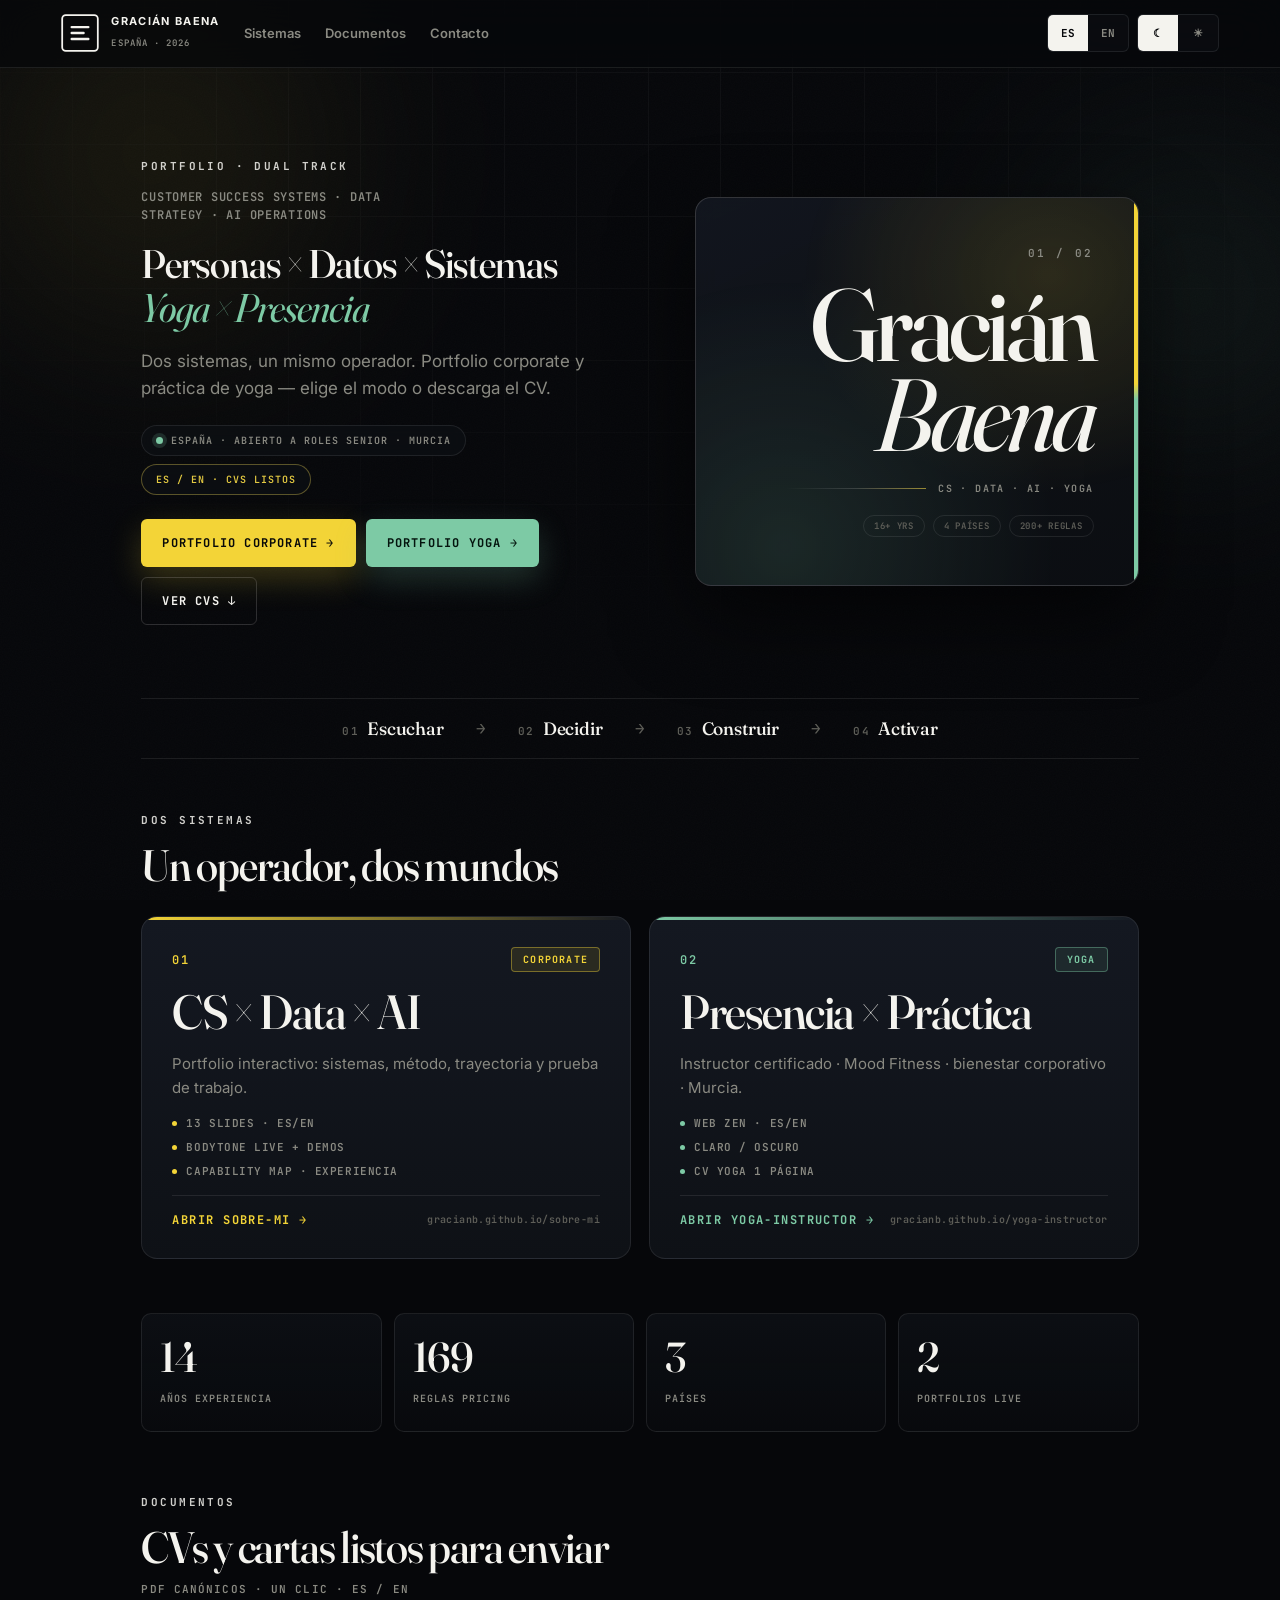
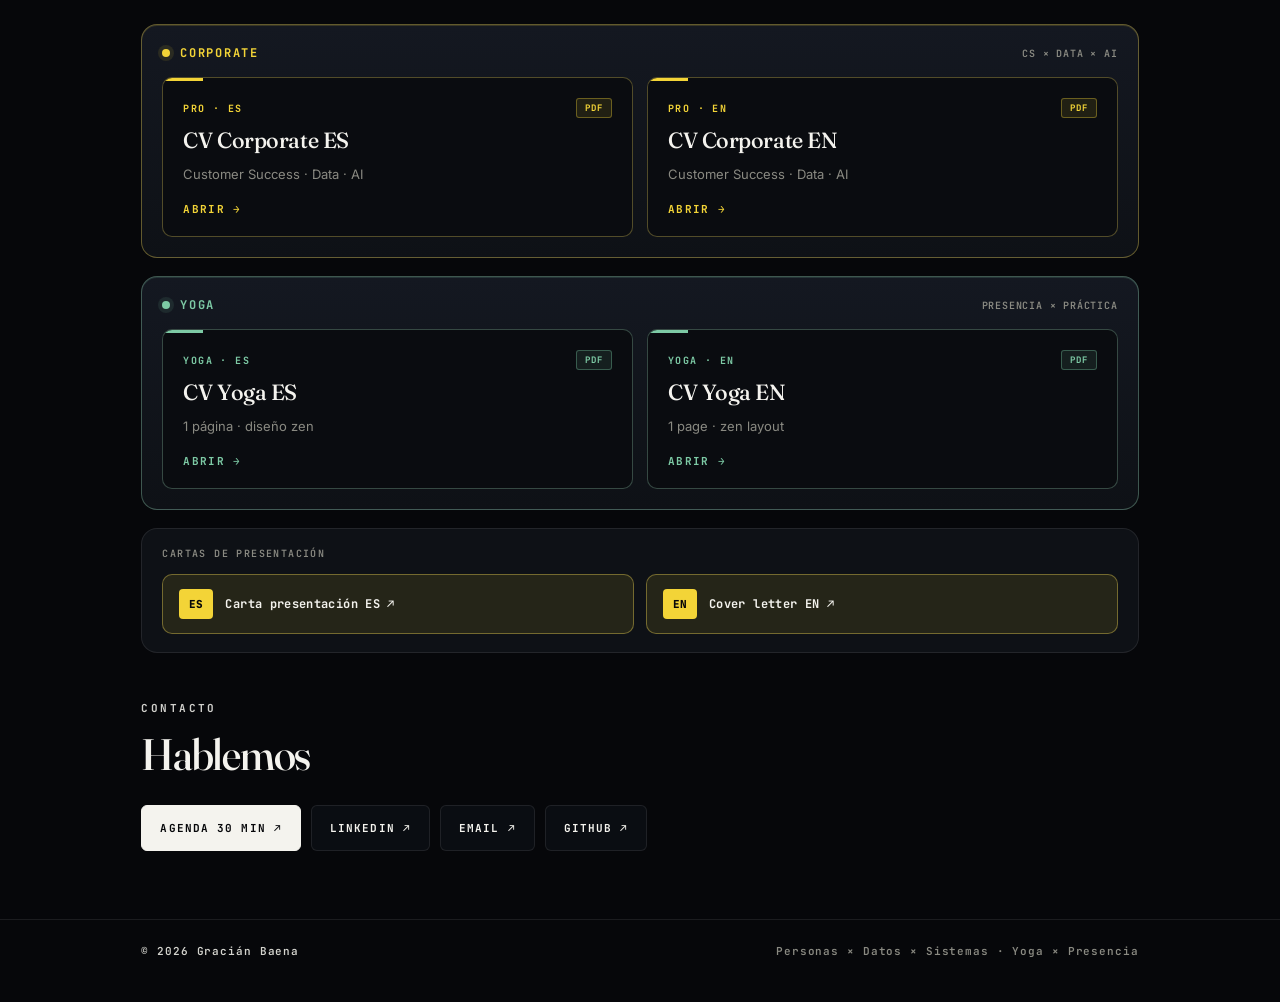
==== index.html @ 59bf8667 "Add files via upload" ====
<!doctype html>
<html lang="es" data-theme="dark" data-lang="es">
<head>
  <meta charset="utf-8">
  <meta name="viewport" content="width=device-width,initial-scale=1">
  <meta name="theme-color" content="#06070a">
  <meta name="description" content="Gracián Baena — Customer Success Systems × Data × AI · Yoga. Portfolios y CVs ES/EN.">
  <meta name="author" content="Gracián Baena">
  <title>Gracián Baena — Personas × Datos × Sistemas</title>
  <link rel="canonical" href="https://gracianb.github.io/GracianB/">
  <link rel="icon" href="./favicon.svg" type="image/svg+xml">
  <link rel="apple-touch-icon" href="./favicon.svg">
  <meta property="og:title" content="Gracián Baena">
  <meta property="og:description" content="Customer Success Systems · Data Strategy · AI Ops · Yoga">
  <meta property="og:type" content="website">
  <meta property="og:url" content="https://gracianb.github.io/GracianB/">
  <meta name="twitter:card" content="summary_large_image">
  <link rel="preconnect" href="https://fonts.googleapis.com">
  <link rel="preconnect" href="https://fonts.gstatic.com" crossorigin>
  <link href="https://fonts.googleapis.com/css2?family=Fraunces:opsz,wght@9..144,300;9..144,400;9..144,500;9..144,600;9..144,700&family=Inter:wght@400;500;600;700;800&family=JetBrains+Mono:wght@400;500;700&display=swap" rel="stylesheet">
  <link rel="stylesheet" href="./styles.css?v=extreme1">
  <script src="./i18n.js?v=extreme1"></script>
  <script src="./main.js?v=extreme1" defer></script>
</head>
<body>
  <div class="fx" aria-hidden="true">
    <div class="fx-grid"></div>
    <div class="fx-orb fx-orb-a"></div>
    <div class="fx-orb fx-orb-b"></div>
    <div class="fx-orb fx-orb-c"></div>
    <div class="fx-noise"></div>
  </div>

  <a class="skip" href="#main" data-i18n="skip">Saltar al contenido</a>

  <header class="topbar" id="topbar">
    <a class="brand" href="#main" aria-label="Gracián Baena">
      <span class="brand-mark" aria-hidden="true">
        <svg viewBox="0 0 32 32" fill="none"><rect x="1" y="1" width="30" height="30" rx="3" stroke="currentColor" stroke-width="1.5"/><path d="M9 11h14M9 16h10M9 21h14" stroke="currentColor" stroke-width="2" stroke-linecap="round"/></svg>
      </span>
      <div class="brand-text">
        <b>GRACIÁN BAENA</b>
        <small data-i18n="brandSub">ESPAÑA · 2026</small>
      </div>
    </a>
    <nav class="topbar-nav" aria-label="Sections">
      <a href="#systems" data-i18n="navSystems">Sistemas</a>
      <a href="#docs" data-i18n="navDocs">Documentos</a>
      <a href="#contacto" data-i18n="navContact">Contacto</a>
    </nav>
    <div class="topbar-actions">
      <div class="seg" role="group" aria-label="Language">
        <button type="button" class="seg-btn" data-set-lang="es" aria-pressed="true">ES</button>
        <button type="button" class="seg-btn" data-set-lang="en" aria-pressed="false">EN</button>
      </div>
      <div class="seg" role="group" aria-label="Theme">
        <button type="button" class="seg-btn" data-set-theme="dark" aria-pressed="true" title="Dark" aria-label="Dark">☾</button>
        <button type="button" class="seg-btn" data-set-theme="light" aria-pressed="false" title="Light" aria-label="Light">☀</button>
      </div>
    </div>
  </header>

  <main id="main" class="shell">

    <!-- ═══════════════ HERO ═══════════════ -->
    <section class="hero" aria-labelledby="hero-name">
      <div class="hero-left">
        <p class="eyebrow" data-i18n="eyebrow">PORTFOLIO · DUAL TRACK</p>
        <p class="hero-kicker" data-i18n="kicker">Customer Success Systems · Data Strategy · AI Operations</p>
        <h1 id="hero-name" class="hero-tag" data-i18n-html="tagline">Personas × Datos × Sistemas<br><em>Yoga × Presencia</em></h1>
        <p class="lead" data-i18n="lead">Dos sistemas, un mismo operador. Portfolio corporate y práctica de yoga — elige el modo o descarga el CV.</p>
        <div class="hero-meta">
          <span class="pill live"><i></i> <span data-i18n="status">España · abierto a roles senior · Murcia</span></span>
          <span class="pill soft" data-i18n="metaPill">ES / EN · CVs listos</span>
        </div>
        <div class="hero-actions">
          <a class="btn btn-pro" href="https://gracianb.github.io/sobre-mi/" rel="noopener" data-i18n="ctaPro">Portfolio Corporate →</a>
          <a class="btn btn-yoga" href="https://gracianb.github.io/yoga-instructor/" rel="noopener" data-i18n="ctaYoga">Portfolio Yoga →</a>
          <a class="btn btn-ghost" href="#docs" data-i18n="ctaCvs">Ver CVs ↓</a>
        </div>
      </div>

      <div class="hero-right">
        <div class="name-panel" aria-hidden="false">
          <div class="name-panel-glow" aria-hidden="true"></div>
          <span class="name-index">01 / 02</span>
          <h2 class="hero-name">
            <span class="name-line first">Gracián</span>
            <span class="name-line last">Baena</span>
          </h2>
          <div class="name-foot">
            <span class="name-rule" aria-hidden="true"></span>
            <span class="name-role">CS · DATA · AI · YOGA</span>
          </div>
          <div class="name-tags" aria-hidden="true">
            <span>16+ yrs</span>
            <span>4 países</span>
            <span>200+ reglas</span>
          </div>
        </div>
      </div>
    </section>

    <!-- ═══════════════ METHOD BAR ═══════════════ -->
    <section class="method" aria-label="Method">
      <div class="method-track">
        <div class="method-step">
          <span class="method-num">01</span>
          <span class="method-label" data-i18n="method1">Escuchar</span>
        </div>
        <span class="method-arrow" aria-hidden="true">→</span>
        <div class="method-step">
          <span class="method-num">02</span>
          <span class="method-label" data-i18n="method2">Decidir</span>
        </div>
        <span class="method-arrow" aria-hidden="true">→</span>
        <div class="method-step">
          <span class="method-num">03</span>
          <span class="method-label" data-i18n="method3">Construir</span>
        </div>
        <span class="method-arrow" aria-hidden="true">→</span>
        <div class="method-step">
          <span class="method-num">04</span>
          <span class="method-label" data-i18n="method4">Activar</span>
        </div>
      </div>
    </section>

    <!-- ═══════════════ TWO SYSTEMS ═══════════════ -->
    <section class="modes" id="systems" aria-label="Portfolios">
      <div class="section-head">
        <p class="eyebrow" data-i18n="modesEyebrow">DOS SISTEMAS</p>
        <h2 data-i18n="modesTitle">Un operador, dos mundos</h2>
      </div>

      <div class="modes-grid">
        <a class="mode mode-pro" href="https://gracianb.github.io/sobre-mi/" rel="noopener">
          <div class="mode-glow" aria-hidden="true"></div>
          <header>
            <span class="mode-code">01</span>
            <span class="mode-badge" data-i18n="proBadge">CORPORATE</span>
          </header>
          <h3 data-i18n="proTitle">CS × Data × AI</h3>
          <p data-i18n="proDesc">Portfolio interactivo: sistemas, método, trayectoria y prueba de trabajo.</p>
          <ul>
            <li data-i18n="proL1">13 slides · ES/EN</li>
            <li data-i18n="proL2">Bodytone live + demos</li>
            <li data-i18n="proL3">Capability map · experiencia</li>
          </ul>
          <div class="mode-foot">
            <span class="mode-cta" data-i18n="proCta">Abrir sobre-mi →</span>
            <span class="mode-url">gracianb.github.io/sobre-mi</span>
          </div>
        </a>

        <a class="mode mode-yoga" href="https://gracianb.github.io/yoga-instructor/" rel="noopener">
          <div class="mode-glow" aria-hidden="true"></div>
          <header>
            <span class="mode-code">02</span>
            <span class="mode-badge" data-i18n="yogaBadge">YOGA</span>
          </header>
          <h3 data-i18n="yogaTitle">Presencia × Práctica</h3>
          <p data-i18n="yogaDesc">Instructor certificado · Mood Fitness · bienestar corporativo · Murcia.</p>
          <ul>
            <li data-i18n="yogaL1">Web zen · ES/EN</li>
            <li data-i18n="yogaL2">Claro / oscuro</li>
            <li data-i18n="yogaL3">CV yoga 1 página</li>
          </ul>
          <div class="mode-foot">
            <span class="mode-cta" data-i18n="yogaCta">Abrir yoga-instructor →</span>
            <span class="mode-url">gracianb.github.io/yoga-instructor</span>
          </div>
        </a>
      </div>
    </section>

    <!-- ═══════════════ SNAPSHOT ═══════════════ -->
    <section class="stats" aria-label="Snapshot">
      <div class="stat">
        <b data-count="16" data-suffix="+">16+</b>
        <span data-i18n="stat1">años experiencia</span>
      </div>
      <div class="stat">
        <b data-count="200" data-suffix="+">200+</b>
        <span data-i18n="stat2">reglas pricing</span>
      </div>
      <div class="stat">
        <b data-count="4">4</b>
        <span data-i18n="stat3">países</span>
      </div>
      <div class="stat">
        <b data-count="2">2</b>
        <span data-i18n="stat4">portfolios live</span>
      </div>
    </section>

    <!-- ═══════════════ DOCUMENTS ═══════════════ -->
    <section class="docs" id="docs">
      <div class="section-head">
        <p class="eyebrow" data-i18n="cvEyebrow">DOCUMENTOS</p>
        <h2 data-i18n="cvTitle">CVs y cartas listos para enviar</h2>
        <p class="section-sub" data-i18n="cvSub">PDF canónicos · un clic · ES / EN</p>
      </div>

      <div class="cv-lanes">
        <div class="cv-lane lane-pro">
          <div class="lane-head">
            <span class="lane-dot"></span>
            <span class="lane-title" data-i18n="lanePro">Corporate</span>
            <span class="lane-meta">CS × Data × AI</span>
          </div>
          <div class="cv-grid">
            <a class="cv-card pro" href="https://gracianb.github.io/sobre-mi/CV_Gracian_Baena_2026_ES.pdf" target="_blank" rel="noreferrer">
              <div class="cv-top"><span class="cv-tag">PRO · ES</span><span class="cv-fmt">PDF</span></div>
              <strong data-i18n="cvProEs">CV Corporate ES</strong>
              <small data-i18n="cvProEsSub">Customer Success · Data · AI</small>
              <span class="cv-action" data-i18n="cvOpen">Abrir →</span>
            </a>
            <a class="cv-card pro" href="https://gracianb.github.io/sobre-mi/CV_Gracian_Baena_2026_EN.pdf" target="_blank" rel="noreferrer">
              <div class="cv-top"><span class="cv-tag">PRO · EN</span><span class="cv-fmt">PDF</span></div>
              <strong data-i18n="cvProEn">CV Corporate EN</strong>
              <small data-i18n="cvProEnSub">Customer Success · Data · AI</small>
              <span class="cv-action" data-i18n="cvOpen">Abrir →</span>
            </a>
          </div>
        </div>

        <div class="cv-lane lane-yoga">
          <div class="lane-head">
            <span class="lane-dot"></span>
            <span class="lane-title" data-i18n="laneYoga">Yoga</span>
            <span class="lane-meta">Presencia × Práctica</span>
          </div>
          <div class="cv-grid">
            <a class="cv-card yoga" href="https://gracianb.github.io/yoga-instructor/CV_Gracian_Baena_Yoga_ES.pdf" target="_blank" rel="noreferrer">
              <div class="cv-top"><span class="cv-tag">YOGA · ES</span><span class="cv-fmt">PDF</span></div>
              <strong data-i18n="cvYogaEs">CV Yoga ES</strong>
              <small data-i18n="cvYogaEsSub">1 página · diseño zen</small>
              <span class="cv-action" data-i18n="cvOpen">Abrir →</span>
            </a>
            <a class="cv-card yoga" href="https://gracianb.github.io/yoga-instructor/CV_Gracian_Baena_Yoga_EN.pdf" target="_blank" rel="noreferrer">
              <div class="cv-top"><span class="cv-tag">YOGA · EN</span><span class="cv-fmt">PDF</span></div>
              <strong data-i18n="cvYogaEn">CV Yoga EN</strong>
              <small data-i18n="cvYogaEnSub">1 page · zen layout</small>
              <span class="cv-action" data-i18n="cvOpen">Abrir →</span>
            </a>
          </div>
        </div>
      </div>

      <div class="letters">
        <p class="letters-label" data-i18n="lettersLabel">Cartas de presentación</p>
        <div class="letters-row">
          <a class="letter-card" href="https://gracianb.github.io/sobre-mi/Carta_Gracian_Baena_ES.pdf" target="_blank" rel="noreferrer">
            <span class="letter-tag">ES</span>
            <span data-i18n="letterEs">Carta presentación ES ↗</span>
          </a>
          <a class="letter-card" href="https://gracianb.github.io/sobre-mi/Cover_Letter_Gracian_Baena_EN.pdf" target="_blank" rel="noreferrer">
            <span class="letter-tag">EN</span>
            <span data-i18n="letterEn">Cover letter EN ↗</span>
          </a>
        </div>
      </div>
    </section>

    <!-- ═══════════════ CONTACT ═══════════════ -->
    <section class="contact" id="contacto">
      <div class="section-head">
        <p class="eyebrow" data-i18n="contactEyebrow">CONTACTO</p>
        <h2 data-i18n="contactTitle">Hablemos</h2>
      </div>
      <div class="links">
        <a class="link-primary" href="https://calendar.app.google/n99psBFktwYyoAWi9" target="_blank" rel="noreferrer" data-i18n="agenda">Agenda 30 min ↗</a>
        <a href="https://www.linkedin.com/in/gracianbaena" target="_blank" rel="noreferrer">LinkedIn ↗</a>
        <a href="mailto:gracianbaenagonzalez@gmail.com">Email ↗</a>
        <a href="https://github.com/GracianB" target="_blank" rel="noreferrer">GitHub ↗</a>
      </div>
    </section>
  </main>

  <footer class="foot">
    <div class="foot-inner">
      <span class="foot-name">© <span id="year">2026</span> Gracián Baena</span>
      <span data-i18n="footTag">Personas × Datos × Sistemas · Yoga × Presencia</span>
    </div>
  </footer>
</body>
</html>
---- styles.css ----
/* ═══════════════════════════════════════════════
   Gracián Baena — HUB EXTREME EDITION
   Editorial · Glass · Dual-track · Chrome ink/yellow/sage
   ═══════════════════════════════════════════════ */

:root,
[data-theme="dark"] {
  --bg: #06070a;
  --bg2: #0a0c10;
  --surface: #0e1116;
  --surface2: #141821;
  --ink: #f4f3ee;
  --muted: #8a8a82;
  --muted2: #5e5e58;
  --line: rgba(244, 243, 238, 0.09);
  --line2: rgba(244, 243, 238, 0.16);
  --accent: #f4f3ee;
  --accent-ink: #06070a;
  --yellow: #f3d437;
  --yellow-2: #e8c41f;
  --yellow-dim: rgba(243, 212, 55, 0.10);
  --yellow-glow: rgba(243, 212, 55, 0.22);
  --sage: #7dcaa5;
  --sage-2: #5fb88a;
  --sage-dim: rgba(125, 202, 165, 0.10);
  --sage-glow: rgba(125, 202, 165, 0.22);
  --pad: clamp(18px, 4.8vw, 72px);
  --max: 1120px;
  --r: 10px;
  --r-sm: 6px;
  --r-lg: 16px;
  --display: "Fraunces", "Times New Roman", Georgia, serif;
  --sans: "Inter", system-ui, "Segoe UI", Arial, sans-serif;
  --mono: "JetBrains Mono", ui-monospace, "SF Mono", Consolas, monospace;
  --shadow: 0 30px 80px rgba(0, 0, 0, 0.55);
  --shadow-sm: 0 12px 30px rgba(0, 0, 0, 0.35);
  --ease: cubic-bezier(.22, 1, .36, 1);
  --ease-out: cubic-bezier(.16, 1, .3, 1);
}

[data-theme="light"] {
  --bg: #f3f0e7;
  --bg2: #e9e5d9;
  --surface: #fffef8;
  --surface2: #f7f4ec;
  --ink: #11120e;
  --muted: #5a5952;
  --muted2: #8a8a82;
  --line: rgba(17, 18, 14, 0.10);
  --line2: rgba(17, 18, 14, 0.18);
  --accent: #11120e;
  --accent-ink: #fffef8;
  --yellow: #b8921f;
  --yellow-2: #9c7a18;
  --yellow-dim: rgba(184, 146, 31, 0.12);
  --yellow-glow: rgba(184, 146, 31, 0.20);
  --sage: #2f6b4f;
  --sage-2: #256048;
  --sage-dim: rgba(47, 107, 79, 0.10);
  --sage-glow: rgba(47, 107, 79, 0.18);
  --shadow: 0 24px 55px rgba(17, 18, 14, 0.12);
  --shadow-sm: 0 10px 25px rgba(17, 18, 14, 0.08);
}

*, *::before, *::after { box-sizing: border-box; }
html { scroll-behavior: smooth; background: var(--bg); }
html, body { margin: 0; min-height: 100%; }
body {
  position: relative;
  background: var(--bg);
  color: var(--ink);
  font-family: var(--sans);
  line-height: 1.55;
  -webkit-font-smoothing: antialiased;
  text-rendering: optimizeLegibility;
  overflow-x: hidden;
}
a { color: inherit; text-decoration: none; }
button { font: inherit; border: 0; background: none; color: inherit; cursor: pointer; }
::selection { background: var(--accent); color: var(--accent-ink); }

/* —— ambient FX —— */
.fx {
  pointer-events: none;
  position: fixed;
  inset: 0;
  z-index: 0;
  overflow: hidden;
}
.fx-grid {
  position: absolute;
  inset: 0;
  opacity: .03;
  background-image:
    linear-gradient(var(--accent) 1px, transparent 1px),
    linear-gradient(90deg, var(--accent) 1px, transparent 1px);
  background-size: 72px 72px;
  mask-image: radial-gradient(ellipse 85% 75% at 50% 15%, #000 15%, transparent 80%);
}
.fx-orb {
  position: absolute;
  border-radius: 50%;
  filter: blur(90px);
  opacity: .5;
  animation: drift 24s ease-in-out infinite alternate;
}
.fx-orb-a {
  width: min(560px, 75vw);
  height: min(560px, 75vw);
  top: -14%;
  left: -10%;
  background: radial-gradient(circle, var(--yellow-glow), transparent 68%);
}
.fx-orb-b {
  width: min(480px, 65vw);
  height: min(480px, 65vw);
  top: 6%;
  right: -12%;
  background: radial-gradient(circle, var(--sage-glow), transparent 68%);
  animation-delay: -8s;
}
.fx-orb-c {
  width: min(380px, 50vw);
  height: min(380px, 50vw);
  bottom: -10%;
  left: 30%;
  background: radial-gradient(circle, color-mix(in srgb, var(--yellow) 30%, var(--sage) 30%, transparent), transparent 70%);
  opacity: .3;
  animation-delay: -14s;
}
.fx-noise {
  position: absolute;
  inset: 0;
  opacity: .025;
  background-image: url("data:image/svg+xml,%3Csvg xmlns='http://www.w3.org/2000/svg' width='200' height='200'%3E%3Cfilter id='n'%3E%3CfeTurbulence type='fractalNoise' baseFrequency='0.85' numOctaves='3'/%3E%3C/filter%3E%3Crect width='100%25' height='100%25' filter='url(%23n)'/%3E%3C/svg%3E");
  mix-blend-mode: overlay;
}
@keyframes drift {
  0% { transform: translate(0, 0) scale(1); }
  100% { transform: translate(40px, -30px) scale(1.08); }
}

.skip {
  position: absolute; left: 14px; top: 14px; z-index: 100;
  padding: 10px 14px;
  background: var(--accent); color: var(--accent-ink);
  font: 700 12px var(--mono);
  border-radius: var(--r-sm);
  transform: translateY(-180%);
  transition: transform .2s var(--ease);
}
.skip:focus { transform: none; }

/* —— topbar —— */
.topbar {
  position: sticky; top: 0; z-index: 50;
  display: flex; align-items: center; justify-content: space-between;
  gap: 16px;
  padding: 14px var(--pad);
  background: color-mix(in srgb, var(--bg) 72%, transparent);
  border-bottom: 1px solid var(--line);
  backdrop-filter: blur(20px) saturate(1.3);
  -webkit-backdrop-filter: blur(20px) saturate(1.3);
  transition: border-color .3s, background .3s;
}
.topbar.scrolled {
  border-bottom-color: var(--line2);
  background: color-mix(in srgb, var(--bg) 88%, transparent);
}
.brand { display: flex; align-items: center; gap: 12px; }
.brand-mark {
  width: 38px; height: 38px;
  display: grid; place-items: center;
  color: var(--accent);
  transition: transform .3s var(--ease), color .3s;
}
.brand-mark svg { width: 100%; height: 100%; }
.brand:hover .brand-mark {
  transform: scale(1.08) rotate(-4deg);
}
.brand-text b {
  display: block;
  font: 700 11px var(--sans);
  letter-spacing: .12em;
}
.brand-text small {
  color: var(--muted);
  font: 600 9px var(--mono);
  letter-spacing: .12em;
}
.topbar-nav {
  display: flex;
  gap: 24px;
  margin-right: auto;
  margin-left: 8px;
}
.topbar-nav a {
  font: 600 13px var(--sans);
  color: var(--muted);
  position: relative;
  transition: color .2s;
}
.topbar-nav a::after {
  content: "";
  position: absolute;
  left: 0; bottom: -4px;
  width: 0; height: 1.5px;
  background: var(--accent);
  transition: width .3s var(--ease);
}
.topbar-nav a:hover { color: var(--ink); }
.topbar-nav a:hover::after { width: 100%; }
.topbar-actions { display: flex; gap: 8px; flex-wrap: wrap; }
.seg {
  display: inline-flex;
  border: 1px solid var(--line);
  border-radius: var(--r-sm);
  overflow: hidden;
  background: color-mix(in srgb, var(--surface) 50%, transparent);
}
.seg-btn {
  min-width: 40px; min-height: 36px; padding: 0 12px;
  color: var(--muted);
  font: 700 11px var(--mono);
  transition: background .15s, color .15s;
}
.seg-btn:hover { color: var(--ink); }
.seg-btn.is-active {
  background: var(--accent);
  color: var(--accent-ink);
}

/* —— layout —— */
.shell {
  position: relative;
  z-index: 1;
  max-width: var(--max);
  margin: 0 auto;
  padding: clamp(40px, 8vh, 80px) var(--pad) 56px;
}

/* —— HERO —— */
.hero {
  display: grid;
  grid-template-columns: minmax(0, 1.05fr) minmax(0, 0.95fr);
  gap: clamp(28px, 5vw, 64px);
  align-items: center;
  margin-bottom: clamp(40px, 6vh, 64px);
  min-height: clamp(360px, 56vh, 560px);
}
.hero-left {
  position: relative;
  z-index: 1;
  max-width: 36em;
  display: flex;
  flex-direction: column;
  gap: 0;
}
.eyebrow {
  margin: 0 0 14px;
  color: var(--accent);
  font: 700 11px/1.4 var(--mono);
  letter-spacing: .22em;
  text-transform: uppercase;
  opacity: .85;
}
.hero-kicker {
  margin: 0 0 18px;
  color: var(--muted);
  font: 600 12px/1.5 var(--mono);
  letter-spacing: .06em;
  text-transform: uppercase;
  max-width: 36ch;
}
.hero-tag {
  margin: 0 0 18px;
  font: 500 clamp(28px, 3.4vw, 40px)/1.1 var(--display);
  letter-spacing: -.025em;
  color: var(--ink);
  font-variation-settings: "opsz" 96;
}
.hero-tag em {
  font-style: italic;
  font-weight: 400;
  color: var(--sage);
  font-variation-settings: "opsz" 144;
}
.lead {
  margin: 0 0 22px;
  max-width: 42ch;
  color: var(--muted);
  font-size: clamp(15px, 1.35vw, 17px);
  line-height: 1.6;
}
.hero-meta {
  display: flex; flex-wrap: wrap; gap: 8px;
  margin-bottom: 24px;
}
.pill {
  display: inline-flex; align-items: center; gap: 8px;
  padding: 8px 14px;
  border: 1px solid var(--line);
  border-radius: 999px;
  font: 600 10px var(--mono);
  letter-spacing: .1em;
  text-transform: uppercase;
  color: var(--muted);
  background: color-mix(in srgb, var(--surface) 60%, transparent);
  backdrop-filter: blur(8px);
}
.pill.live i {
  width: 7px; height: 7px; border-radius: 50%;
  background: var(--sage);
  box-shadow: 0 0 0 4px color-mix(in srgb, var(--sage) 16%, transparent);
  animation: pulse 2.4s ease-in-out infinite;
}
.pill.soft {
  border-color: color-mix(in srgb, var(--yellow) 28%, var(--line));
  color: color-mix(in srgb, var(--yellow) 85%, var(--muted));
}
@keyframes pulse {
  0%, 100% { opacity: 1; }
  50% { opacity: .4; }
}
.hero-actions {
  display: flex; flex-wrap: wrap; gap: 10px;
}

/* —— name panel (right) —— */
.hero-right {
  position: relative;
  display: flex;
  justify-content: flex-end;
  align-items: center;
  min-height: 100%;
}
.name-panel {
  position: relative;
  width: 100%;
  max-width: 520px;
  margin-left: auto;
  padding: clamp(32px, 4.5vw, 48px) clamp(28px, 4vw, 44px);
  border: 1px solid var(--line2);
  border-radius: var(--r-lg);
  background:
    linear-gradient(155deg,
      color-mix(in srgb, var(--surface2) 88%, transparent) 0%,
      var(--surface) 50%,
      color-mix(in srgb, var(--bg) 35%, var(--surface)) 100%);
  box-shadow: var(--shadow);
  overflow: hidden;
  backdrop-filter: blur(12px);
}
.name-panel-glow {
  position: absolute;
  inset: 0;
  background:
    radial-gradient(ellipse at 80% 20%, var(--yellow-glow), transparent 50%),
    radial-gradient(ellipse at 20% 90%, var(--sage-glow), transparent 55%);
  opacity: .6;
  pointer-events: none;
}
.name-panel::before {
  content: "";
  position: absolute;
  top: 0; right: 0; bottom: 0;
  width: 4px;
  background: linear-gradient(180deg, var(--yellow) 0%, var(--yellow) 48%, var(--sage) 52%, var(--sage) 100%);
  z-index: 2;
}
.name-index {
  position: relative;
  z-index: 1;
  display: block;
  margin-bottom: 20px;
  color: var(--muted);
  font: 600 11px var(--mono);
  letter-spacing: .22em;
  text-align: right;
}
.hero-name {
  position: relative;
  z-index: 1;
  margin: 0;
  text-align: right;
  font: 500 clamp(52px, 8vw, 104px)/.86 var(--display);
  letter-spacing: -.045em;
  font-variation-settings: "opsz" 144;
}
.hero-name .name-line {
  display: block;
}
.hero-name .name-line.first {
  color: var(--ink);
}
.hero-name .name-line.last {
  color: var(--accent);
  margin-top: .02em;
  font-style: italic;
  font-weight: 400;
}
.name-foot {
  position: relative;
  z-index: 1;
  margin-top: 24px;
  display: flex;
  align-items: center;
  justify-content: flex-end;
  gap: 12px;
}
.name-rule {
  flex: 1;
  max-width: 140px;
  height: 1px;
  background: linear-gradient(90deg, transparent, var(--line2), color-mix(in srgb, var(--yellow) 55%, var(--line)));
}
.name-role {
  color: var(--muted);
  font: 600 10px var(--mono);
  letter-spacing: .14em;
  text-transform: uppercase;
  white-space: nowrap;
}
.name-tags {
  position: relative;
  z-index: 1;
  margin-top: 20px;
  display: flex;
  gap: 8px;
  justify-content: flex-end;
  flex-wrap: wrap;
}
.name-tags span {
  padding: 4px 10px;
  border: 1px solid var(--line);
  border-radius: 999px;
  font: 600 9px var(--mono);
  letter-spacing: .08em;
  color: var(--muted2);
  text-transform: uppercase;
}

/* —— buttons —— */
.btn {
  display: inline-flex; align-items: center; justify-content: center;
  min-height: 48px;
  padding: 0 20px;
  border-radius: var(--r-sm);
  font: 700 12px var(--mono);
  letter-spacing: .1em;
  text-transform: uppercase;
  border: 1px solid transparent;
  transition: transform .25s var(--ease), background .25s, border-color .25s, color .25s, box-shadow .25s;
  position: relative;
  overflow: hidden;
}
.btn::after {
  content: "";
  position: absolute;
  inset: 0;
  background: linear-gradient(120deg, transparent 30%, color-mix(in srgb, #fff 22%, transparent) 50%, transparent 70%);
  transform: translateX(-100%);
  transition: transform .6s var(--ease);
}
.btn:hover { transform: translateY(-2px); }
.btn:hover::after { transform: translateX(100%); }
.btn-pro {
  background: var(--yellow);
  color: #080909;
  box-shadow: 0 12px 32px var(--yellow-glow);
}
.btn-pro:hover { box-shadow: 0 16px 44px var(--yellow-glow); }
.btn-yoga {
  background: var(--sage);
  color: #04140e;
  box-shadow: 0 12px 32px var(--sage-glow);
}
[data-theme="light"] .btn-yoga { color: #fffef8; }
.btn-ghost {
  border-color: var(--line2);
  color: var(--ink);
  background: transparent;
}
.btn-ghost:hover {
  border-color: var(--accent);
  background: color-mix(in srgb, var(--accent) 8%, transparent);
}

/* —— method bar —— */
.method {
  margin-bottom: clamp(40px, 6vh, 64px);
  padding: 18px 0;
  border-top: 1px solid var(--line);
  border-bottom: 1px solid var(--line);
  overflow: hidden;
}
.method-track {
  display: flex;
  align-items: center;
  justify-content: center;
  gap: clamp(12px, 3vw, 32px);
  flex-wrap: wrap;
}
.method-step {
  display: flex;
  align-items: baseline;
  gap: 8px;
}
.method-num {
  font: 600 11px var(--mono);
  letter-spacing: .14em;
  color: var(--muted2);
}
.method-label {
  font: 500 18px var(--display);
  letter-spacing: -.01em;
  color: var(--ink);
  font-variation-settings: "opsz" 48;
}
.method-arrow {
  font: 400 16px var(--mono);
  color: var(--muted2);
}

/* —— section heads —— */
.section-head { margin-bottom: 28px; max-width: 32em; }
.section-head h2,
.section-head h3 {
  margin: 0;
  font: 500 clamp(28px, 3.6vw, 44px)/1.05 var(--display);
  letter-spacing: -.03em;
  font-variation-settings: "opsz" 96;
}
.section-sub {
  margin: 12px 0 0;
  color: var(--muted);
  font: 600 11px var(--mono);
  letter-spacing: .1em;
  text-transform: uppercase;
}

/* —— modes —— */
.modes { margin-bottom: clamp(40px, 6vh, 64px); }
.modes-grid {
  display: grid;
  grid-template-columns: 1fr 1fr;
  gap: 18px;
}
.mode {
  position: relative;
  display: flex; flex-direction: column; gap: 16px;
  padding: 30px;
  min-height: 340px;
  border: 1px solid var(--line);
  border-radius: var(--r-lg);
  background: linear-gradient(180deg, var(--surface2), var(--surface));
  overflow: hidden;
  transition: transform .35s var(--ease), border-color .35s, box-shadow .35s;
}
.mode-glow {
  position: absolute;
  inset: auto -30% -60% -30%;
  height: 70%;
  opacity: 0;
  transition: opacity .4s;
  pointer-events: none;
}
.mode-pro .mode-glow {
  background: radial-gradient(ellipse at 50% 100%, var(--yellow-glow), transparent 70%);
}
.mode-yoga .mode-glow {
  background: radial-gradient(ellipse at 50% 100%, var(--sage-glow), transparent 70%);
}
.mode::before {
  content: "";
  position: absolute;
  top: 0; left: 0; right: 0;
  height: 3px;
  z-index: 2;
}
.mode-pro::before {
  background: linear-gradient(90deg, var(--yellow), transparent);
}
.mode-yoga::before {
  background: linear-gradient(90deg, var(--sage), transparent);
}
.mode:hover {
  transform: translateY(-6px);
  box-shadow: var(--shadow);
}
.mode-pro:hover { border-color: color-mix(in srgb, var(--yellow) 55%, var(--line)); }
.mode-yoga:hover { border-color: color-mix(in srgb, var(--sage) 55%, var(--line)); }
.mode:hover .mode-glow { opacity: 1; }

.mode header {
  display: flex; justify-content: space-between; align-items: center;
  position: relative; z-index: 1;
}
.mode-code {
  font: 600 12px var(--mono);
  letter-spacing: .16em;
}
.mode-pro .mode-code { color: var(--yellow); }
.mode-yoga .mode-code { color: var(--sage); }
.mode-badge {
  padding: 5px 11px;
  border-radius: 4px;
  font: 700 10px var(--mono);
  letter-spacing: .12em;
  border: 1px solid var(--line);
}
.mode-pro .mode-badge {
  color: var(--yellow);
  border-color: color-mix(in srgb, var(--yellow) 40%, transparent);
  background: var(--yellow-dim);
}
.mode-yoga .mode-badge {
  color: var(--sage);
  border-color: color-mix(in srgb, var(--sage) 40%, transparent);
  background: var(--sage-dim);
}
.mode h3 {
  position: relative; z-index: 1;
  margin: 0;
  font: 500 clamp(32px, 4vw, 48px)/1 var(--display);
  letter-spacing: -.03em;
  font-variation-settings: "opsz" 96;
}
.mode p {
  position: relative; z-index: 1;
  margin: 0;
  color: var(--muted);
  font-size: 15px;
  line-height: 1.6;
}
.mode ul {
  position: relative; z-index: 1;
  list-style: none; margin: 0; padding: 0;
  display: grid; gap: 9px;
  font: 600 11px/1.35 var(--mono);
  letter-spacing: .05em;
  text-transform: uppercase;
  color: var(--muted);
}
.mode ul li {
  display: flex; align-items: center; gap: 9px;
}
.mode ul li::before {
  content: "";
  width: 5px; height: 5px; border-radius: 50%;
  flex-shrink: 0;
}
.mode-pro ul li::before { background: var(--yellow); }
.mode-yoga ul li::before { background: var(--sage); }
.mode-foot {
  position: relative; z-index: 1;
  margin-top: auto;
  padding-top: 16px;
  border-top: 1px solid var(--line);
  display: flex;
  align-items: center;
  justify-content: space-between;
  gap: 12px;
  flex-wrap: wrap;
}
.mode-cta {
  font: 700 12px var(--mono);
  letter-spacing: .12em;
  text-transform: uppercase;
}
.mode-pro .mode-cta { color: var(--yellow); }
.mode-yoga .mode-cta { color: var(--sage); }
.mode-url {
  font: 600 10px var(--mono);
  letter-spacing: .04em;
  color: var(--muted2);
}

/* —— stats —— */
.stats {
  display: grid;
  grid-template-columns: repeat(4, 1fr);
  gap: 12px;
  margin-bottom: clamp(40px, 7vh, 64px);
}
.stat {
  padding: 22px 18px;
  border: 1px solid var(--line);
  border-radius: var(--r);
  background: linear-gradient(180deg, color-mix(in srgb, var(--surface) 80%, transparent), color-mix(in srgb, var(--bg2) 60%, transparent));
  text-align: left;
  transition: border-color .3s, transform .3s var(--ease);
}
.stat:hover {
  border-color: var(--line2);
  transform: translateY(-3px);
}
.stat b {
  display: block;
  margin-bottom: 6px;
  font: 500 clamp(32px, 3.4vw, 42px)/1 var(--display);
  letter-spacing: -.03em;
  color: var(--accent);
  font-variation-settings: "opsz" 96;
}
.stat span {
  color: var(--muted);
  font: 600 10px var(--mono);
  letter-spacing: .1em;
  text-transform: uppercase;
}

/* —— docs / CVs —— */
.docs { margin-bottom: 48px; }
.cv-lanes { display: grid; gap: 18px; }
.cv-lane {
  padding: 20px;
  border: 1px solid var(--line);
  border-radius: var(--r-lg);
  background: linear-gradient(180deg, var(--surface2), var(--surface));
}
.lane-pro {
  border-color: color-mix(in srgb, var(--yellow) 30%, var(--line));
  box-shadow: inset 0 1px 0 color-mix(in srgb, var(--yellow) 16%, transparent);
}
.lane-yoga {
  border-color: color-mix(in srgb, var(--sage) 30%, var(--line));
  box-shadow: inset 0 1px 0 color-mix(in srgb, var(--sage) 16%, transparent);
}
.lane-head {
  display: flex; align-items: center; gap: 10px; flex-wrap: wrap;
  margin-bottom: 16px;
}
.lane-dot {
  width: 8px; height: 8px; border-radius: 50%;
}
.lane-pro .lane-dot {
  background: var(--yellow);
  box-shadow: 0 0 0 4px var(--yellow-dim);
}
.lane-yoga .lane-dot {
  background: var(--sage);
  box-shadow: 0 0 0 4px var(--sage-dim);
}
.lane-title {
  font: 700 12px var(--mono);
  letter-spacing: .14em;
  text-transform: uppercase;
}
.lane-pro .lane-title { color: var(--yellow); }
.lane-yoga .lane-title { color: var(--sage); }
.lane-meta {
  margin-left: auto;
  color: var(--muted);
  font: 600 10px var(--mono);
  letter-spacing: .08em;
  text-transform: uppercase;
}

.cv-grid {
  display: grid;
  grid-template-columns: 1fr 1fr;
  gap: 14px;
}
.cv-card {
  position: relative;
  display: flex; flex-direction: column; gap: 10px;
  min-height: 160px;
  padding: 20px;
  border: 1px solid var(--line);
  border-radius: var(--r);
  background: var(--bg2);
  overflow: hidden;
  transition: transform .25s var(--ease), border-color .25s, box-shadow .25s, background .25s;
}
.cv-card::before {
  content: "";
  position: absolute;
  top: 0; left: 0;
  width: 40px; height: 3px;
  transition: width .3s var(--ease);
}
.cv-card.pro::before { background: var(--yellow); }
.cv-card.yoga::before { background: var(--sage); }
.cv-card:hover {
  transform: translateY(-4px);
  box-shadow: var(--shadow-sm);
}
.cv-card.pro {
  border-color: color-mix(in srgb, var(--yellow) 24%, var(--line));
}
.cv-card.yoga {
  border-color: color-mix(in srgb, var(--sage) 24%, var(--line));
}
.cv-card.pro:hover {
  border-color: color-mix(in srgb, var(--yellow) 70%, var(--line));
  background: color-mix(in srgb, var(--yellow) 7%, var(--bg2));
}
.cv-card.yoga:hover {
  border-color: color-mix(in srgb, var(--sage) 70%, var(--line));
  background: color-mix(in srgb, var(--sage) 7%, var(--bg2));
}
.cv-card:hover::before { width: 100%; }
.cv-top {
  display: flex; justify-content: space-between; align-items: center; gap: 8px;
}
.cv-tag {
  font: 700 10px var(--mono);
  letter-spacing: .14em;
}
.cv-card.pro .cv-tag { color: var(--yellow); }
.cv-card.yoga .cv-tag { color: var(--sage); }
.cv-fmt {
  padding: 3px 8px;
  border-radius: 3px;
  font: 700 9px var(--mono);
  letter-spacing: .1em;
  border: 1px solid var(--line);
}
.cv-card.pro .cv-fmt {
  color: var(--yellow);
  border-color: color-mix(in srgb, var(--yellow) 35%, transparent);
  background: var(--yellow-dim);
}
.cv-card.yoga .cv-fmt {
  color: var(--sage);
  border-color: color-mix(in srgb, var(--sage) 35%, transparent);
  background: var(--sage-dim);
}
.cv-card strong {
  font: 500 22px/1.15 var(--display);
  letter-spacing: -.02em;
  font-variation-settings: "opsz" 48;
}
.cv-card small {
  color: var(--muted);
  font-size: 13px;
}
.cv-action {
  margin-top: auto;
  padding-top: 8px;
  font: 700 11px var(--mono);
  letter-spacing: .12em;
  text-transform: uppercase;
}
.cv-card.pro .cv-action { color: var(--yellow); }
.cv-card.yoga .cv-action { color: var(--sage); }

.letters {
  margin-top: 18px;
  padding: 18px 20px;
  border: 1px solid var(--line);
  border-radius: var(--r-lg);
  background: var(--surface);
}
.letters-label {
  margin: 0 0 14px;
  color: var(--muted);
  font: 600 10px var(--mono);
  letter-spacing: .14em;
  text-transform: uppercase;
}
.letters-row {
  display: grid;
  grid-template-columns: 1fr 1fr;
  gap: 12px;
}
.letter-card {
  display: flex; align-items: center; gap: 12px;
  min-height: 52px;
  padding: 14px 16px;
  border: 1px solid color-mix(in srgb, var(--yellow) 32%, var(--line));
  border-radius: var(--r);
  background: var(--yellow-dim);
  font: 700 12px var(--mono);
  letter-spacing: .03em;
  transition: transform .2s var(--ease), border-color .2s, background .2s;
}
.letter-card:hover {
  transform: translateY(-2px);
  border-color: var(--yellow);
  background: color-mix(in srgb, var(--yellow) 18%, transparent);
}
.letter-tag {
  display: grid; place-items: center;
  min-width: 34px; height: 30px;
  border-radius: 4px;
  background: var(--yellow);
  color: #080909;
  font: 800 11px var(--mono);
}

/* —— contact —— */
.contact { margin-bottom: 12px; }
.links {
  display: flex; flex-wrap: wrap; gap: 10px;
}
.links a {
  display: inline-flex; align-items: center;
  min-height: 46px;
  padding: 0 18px;
  border: 1px solid var(--line);
  border-radius: var(--r-sm);
  font: 700 11px var(--mono);
  letter-spacing: .1em;
  text-transform: uppercase;
  background: color-mix(in srgb, var(--surface) 70%, transparent);
  transition: background .2s, color .2s, border-color .2s, transform .2s var(--ease);
}
.links a:hover {
  background: var(--accent);
  color: var(--accent-ink);
  border-color: var(--accent);
  transform: translateY(-2px);
}
.links a.link-primary {
  background: var(--accent);
  color: var(--accent-ink);
  border-color: var(--accent);
}
.links a.link-primary:hover {
  opacity: .92;
}

/* —— footer —— */
.foot {
  position: relative;
  z-index: 1;
  border-top: 1px solid var(--line);
}
.foot-inner {
  max-width: var(--max);
  margin: 0 auto;
  padding: 24px var(--pad) 44px;
  display: flex; justify-content: space-between; gap: 12px; flex-wrap: wrap;
  color: var(--muted);
  font: 600 11px var(--mono);
  letter-spacing: .08em;
}
.foot-name { color: color-mix(in srgb, var(--ink) 70%, var(--muted)); }

/* —— responsive —— */
@media (max-width: 960px) {
  .hero {
    grid-template-columns: 1fr;
    gap: 28px;
    min-height: 0;
  }
  .hero-right { justify-content: stretch; order: -1; }
  .name-panel {
    max-width: none;
    margin: 0;
  }
  .hero-name {
    font-size: clamp(48px, 13vw, 80px);
  }
  .topbar-nav { display: none; }
  .modes-grid { grid-template-columns: 1fr; }
  .stats { grid-template-columns: 1fr 1fr; }
  .brand-text { display: none; }
  .lane-meta { margin-left: 0; width: 100%; }
}
@media (max-width: 640px) {
  .cv-grid,
  .letters-row { grid-template-columns: 1fr; }
  .mode { min-height: 0; }
  .shell { padding-top: 28px; }
  .links a { flex: 1 1 calc(50% - 10px); justify-content: center; }
  .hero-actions .btn { flex: 1 1 100%; }
  .stats { grid-template-columns: 1fr 1fr; }
  .name-panel { padding: 24px 22px; }
  .hero-name { text-align: left; }
  .name-index,
  .name-foot { justify-content: flex-start; text-align: left; }
  .name-rule { margin-right: auto; margin-left: 0; }
  .name-tags { justify-content: flex-start; }
  .method-label { font-size: 16px; }
}
@media (max-width: 400px) {
  .stats { grid-template-columns: 1fr; }
}

@media (prefers-reduced-motion: reduce) {
  html { scroll-behavior: auto; }
  *, *::before, *::after {
    animation-duration: .01ms !important;
    transition-duration: .01ms !important;
  }
  .fx-orb { animation: none; }
}
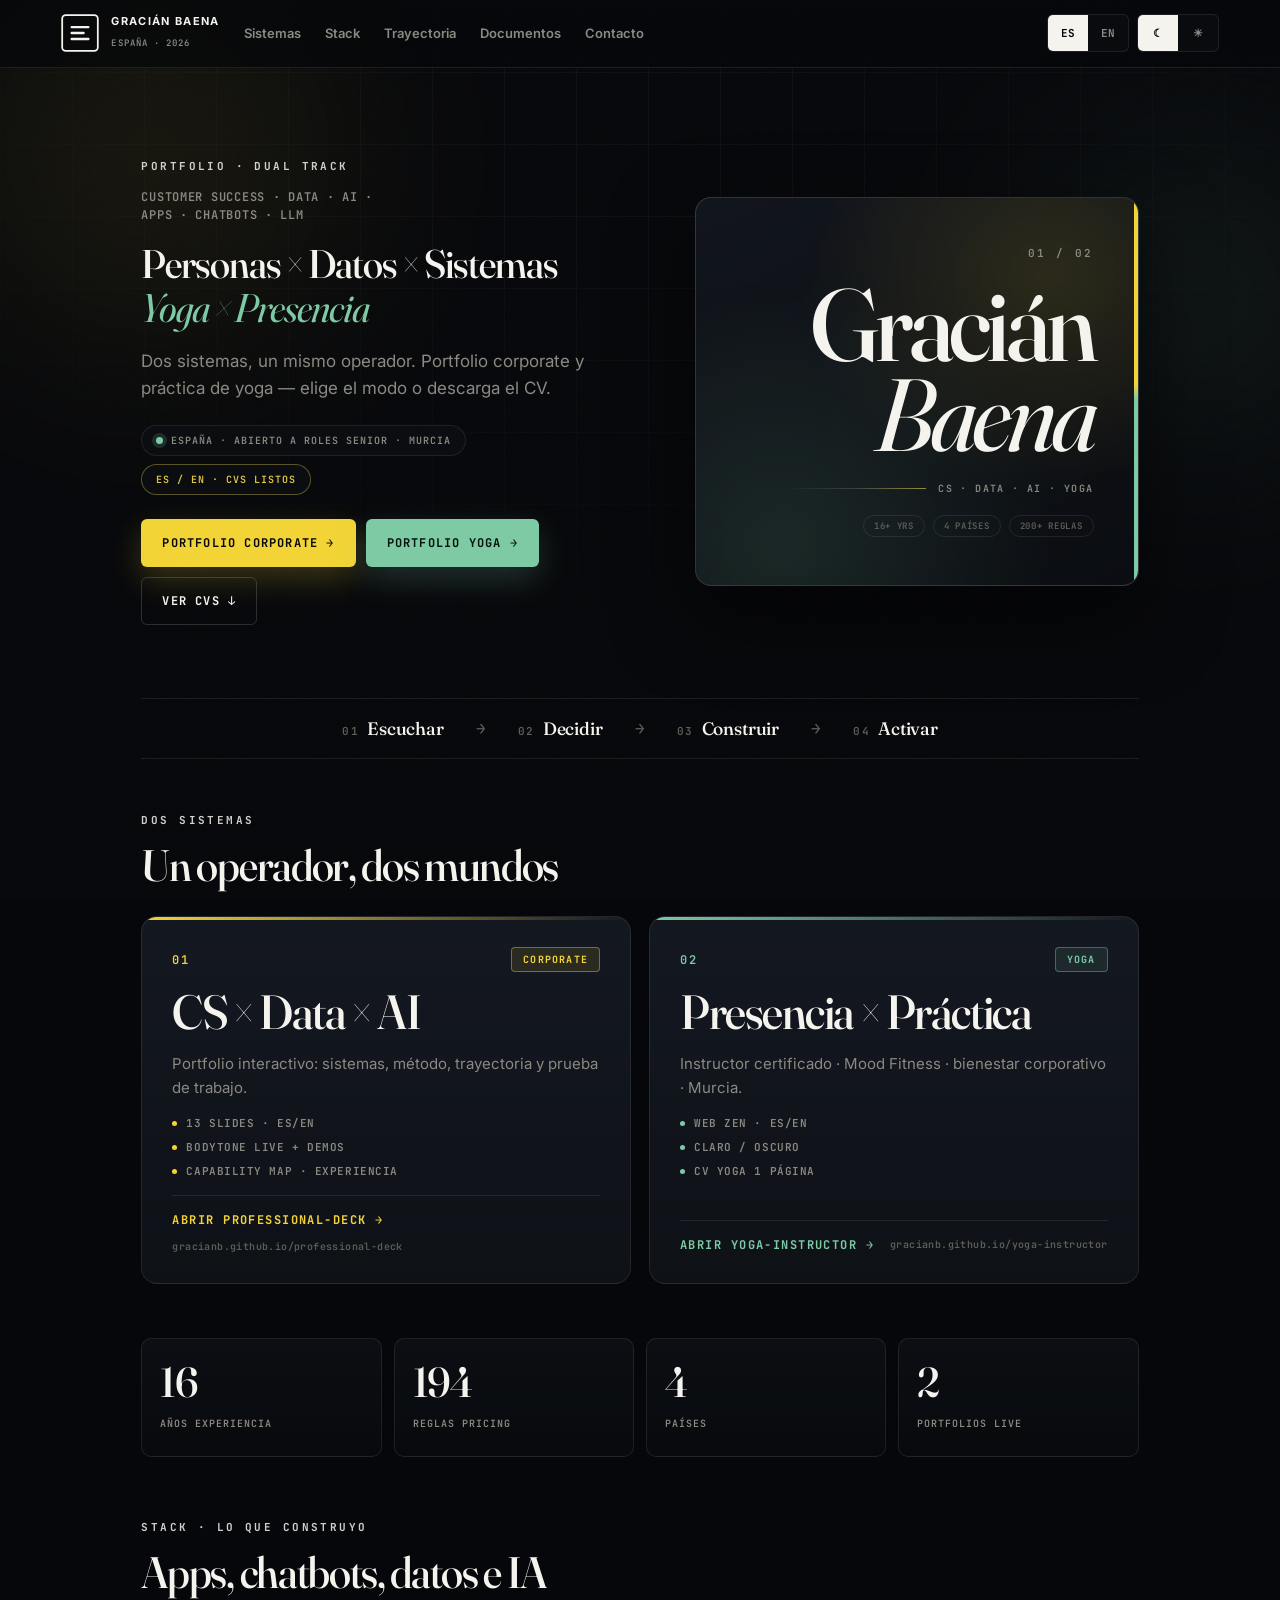
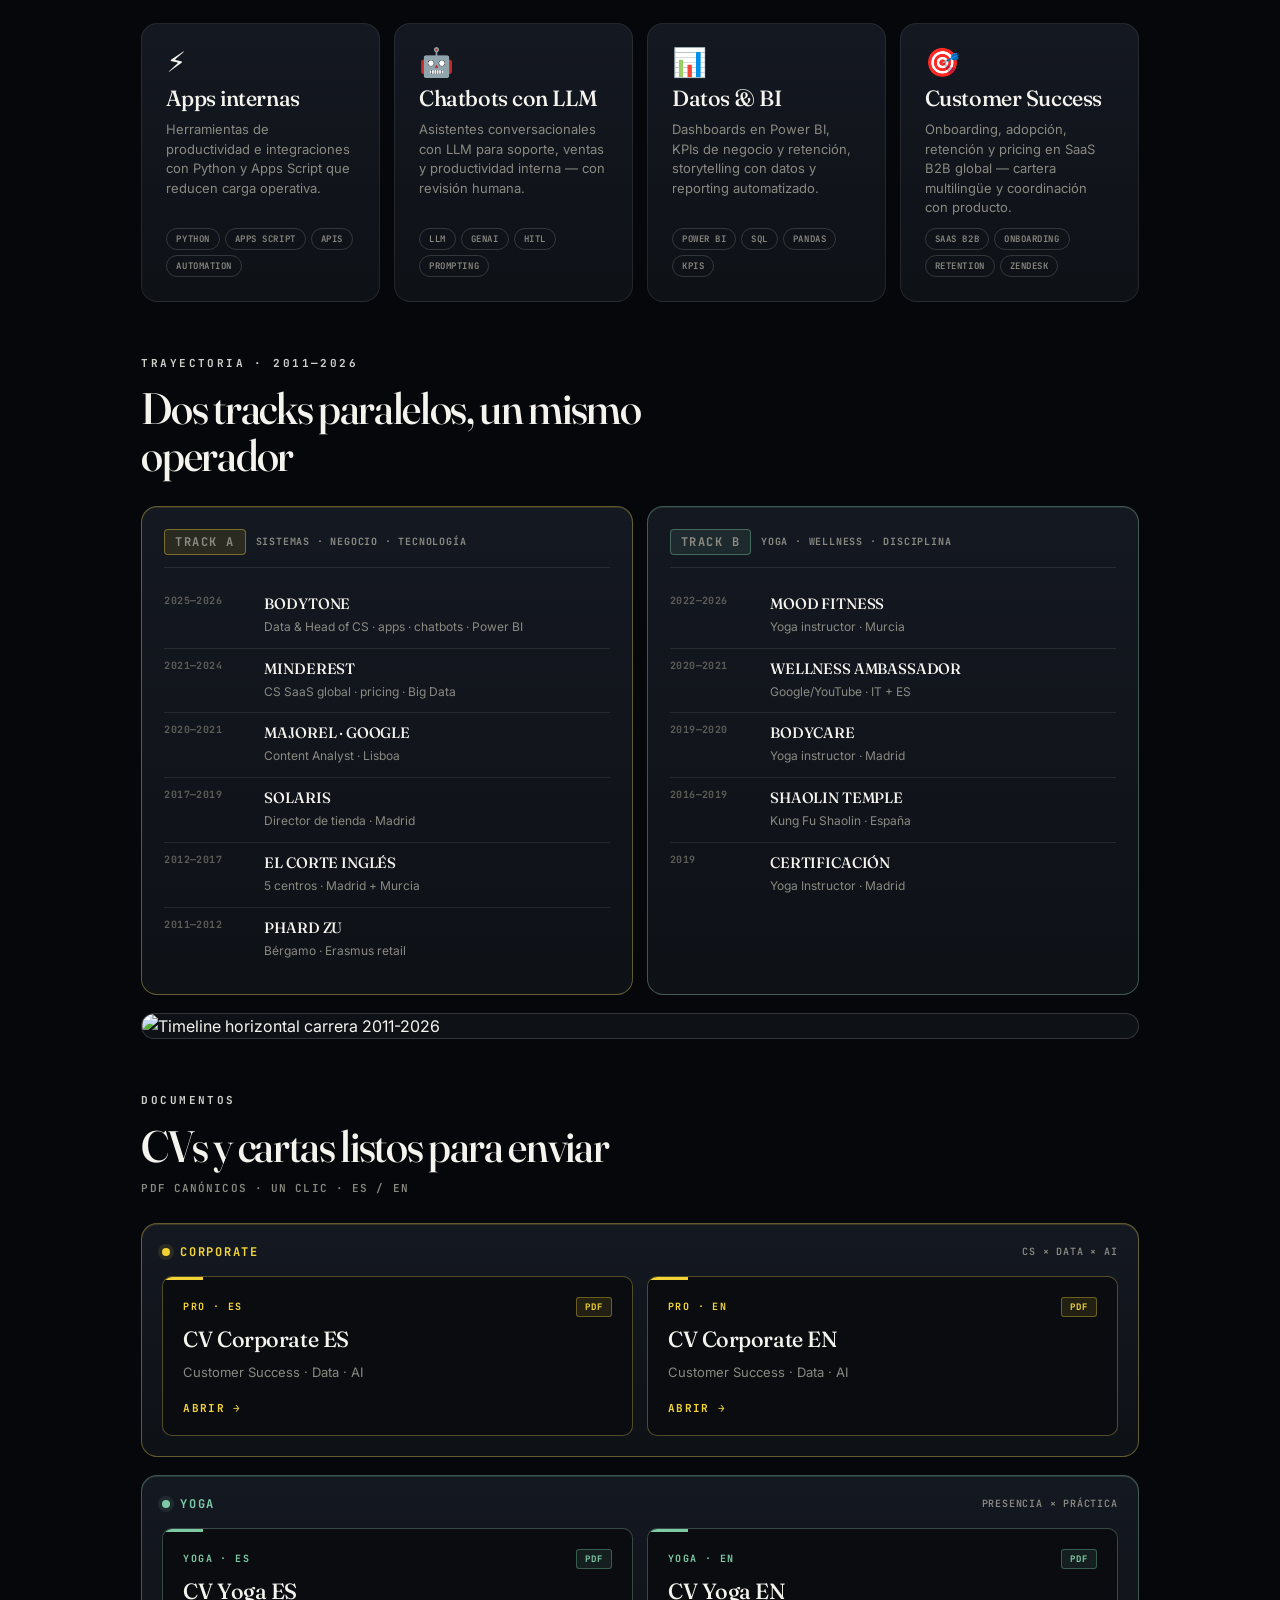
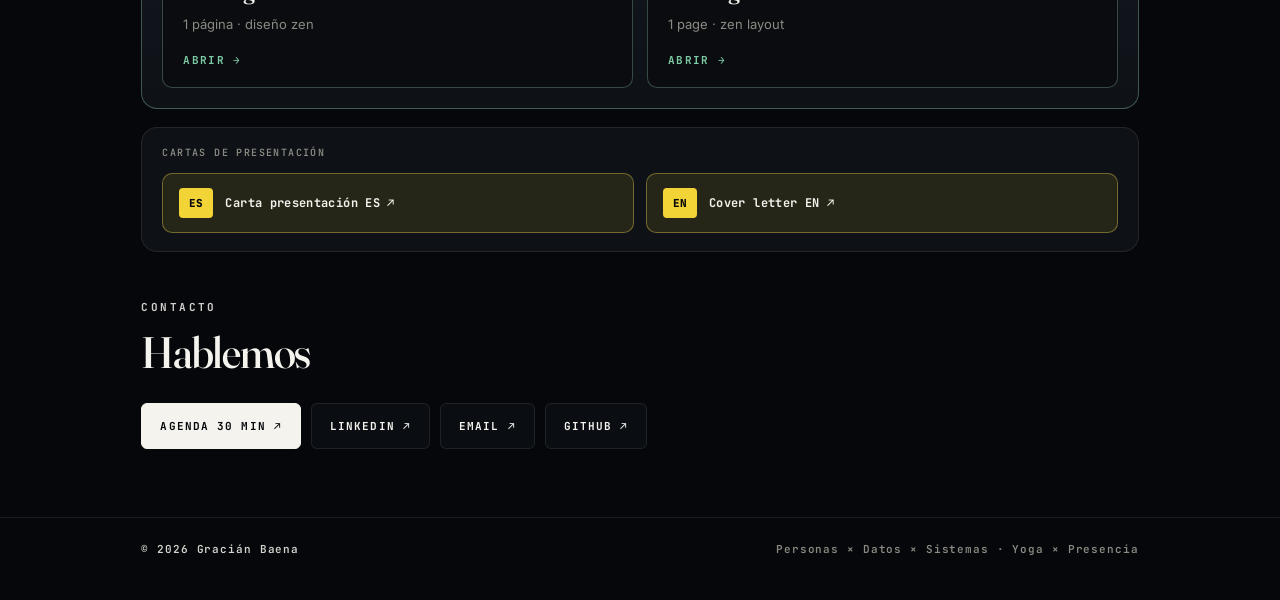
==== commit d6351526: "Add files via upload" ====
--- a/index.html
+++ b/index.html
@@ -45,6 +45,8 @@
     </a>
     <nav class="topbar-nav" aria-label="Sections">
       <a href="#systems" data-i18n="navSystems">Sistemas</a>
+      <a href="#stack" data-i18n="navStack">Stack</a>
+      <a href="#timeline" data-i18n="navTimeline">Trayectoria</a>
       <a href="#docs" data-i18n="navDocs">Documentos</a>
       <a href="#contacto" data-i18n="navContact">Contacto</a>
     </nav>
@@ -66,7 +68,7 @@
     <section class="hero" aria-labelledby="hero-name">
       <div class="hero-left">
         <p class="eyebrow" data-i18n="eyebrow">PORTFOLIO · DUAL TRACK</p>
-        <p class="hero-kicker" data-i18n="kicker">Customer Success Systems · Data Strategy · AI Operations</p>
+        <p class="hero-kicker" data-i18n="kicker">Customer Success · Data · AI · Apps · Chatbots · LLM</p>
         <h1 id="hero-name" class="hero-tag" data-i18n-html="tagline">Personas × Datos × Sistemas<br><em>Yoga × Presencia</em></h1>
         <p class="lead" data-i18n="lead">Dos sistemas, un mismo operador. Portfolio corporate y práctica de yoga — elige el modo o descarga el CV.</p>
         <div class="hero-meta">
@@ -74,7 +76,7 @@
           <span class="pill soft" data-i18n="metaPill">ES / EN · CVs listos</span>
         </div>
         <div class="hero-actions">
-          <a class="btn btn-pro" href="https://gracianb.github.io/sobre-mi/" rel="noopener" data-i18n="ctaPro">Portfolio Corporate →</a>
+          <a class="btn btn-pro" href="https://gracianb.github.io/professional-deck/" rel="noopener" data-i18n="ctaPro">Portfolio Corporate →</a>
           <a class="btn btn-yoga" href="https://gracianb.github.io/yoga-instructor/" rel="noopener" data-i18n="ctaYoga">Portfolio Yoga →</a>
           <a class="btn btn-ghost" href="#docs" data-i18n="ctaCvs">Ver CVs ↓</a>
         </div>
@@ -134,7 +136,7 @@
       </div>
 
       <div class="modes-grid">
-        <a class="mode mode-pro" href="https://gracianb.github.io/sobre-mi/" rel="noopener">
+        <a class="mode mode-pro" href="https://gracianb.github.io/professional-deck/" rel="noopener">
           <div class="mode-glow" aria-hidden="true"></div>
           <header>
             <span class="mode-code">01</span>
@@ -148,8 +150,8 @@
             <li data-i18n="proL3">Capability map · experiencia</li>
           </ul>
           <div class="mode-foot">
-            <span class="mode-cta" data-i18n="proCta">Abrir sobre-mi →</span>
-            <span class="mode-url">gracianb.github.io/sobre-mi</span>
+            <span class="mode-cta" data-i18n="proCta">Abrir professional-deck →</span>
+            <span class="mode-url">gracianb.github.io/professional-deck</span>
           </div>
         </a>
 
@@ -194,6 +196,88 @@
       </div>
     </section>
 
+    <!-- ═══════════════ STACK ═══════════════ -->
+    <section class="stack-section" id="stack">
+      <div class="section-head">
+        <p class="eyebrow" data-i18n="stackEyebrow">STACK · LO QUE CONSTRUYO</p>
+        <h2 data-i18n="stackTitle">Apps, chatbots, datos e IA</h2>
+      </div>
+      <div class="stack-grid">
+        <article class="stack-card">
+          <span class="stack-icon">⚡</span>
+          <h3 data-i18n="stackApps">Apps internas</h3>
+          <p data-i18n="stackAppsDesc">Herramientas de productividad e integraciones con Python y Apps Script que reducen carga operativa.</p>
+          <ul class="stack-tags">
+            <li>Python</li><li>Apps Script</li><li>APIs</li><li>Automation</li>
+          </ul>
+        </article>
+        <article class="stack-card">
+          <span class="stack-icon">🤖</span>
+          <h3 data-i18n="stackChatbots">Chatbots con LLM</h3>
+          <p data-i18n="stackChatbotsDesc">Asistentes conversacionales con LLM para soporte, ventas y productividad interna — con revisión humana.</p>
+          <ul class="stack-tags">
+            <li>LLM</li><li>GenAI</li><li>HITL</li><li>Prompting</li>
+          </ul>
+        </article>
+        <article class="stack-card">
+          <span class="stack-icon">📊</span>
+          <h3 data-i18n="stackData">Datos &amp; BI</h3>
+          <p data-i18n="stackDataDesc">Dashboards en Power BI, KPIs de negocio y retención, storytelling con datos y reporting automatizado.</p>
+          <ul class="stack-tags">
+            <li>Power BI</li><li>SQL</li><li>Pandas</li><li>KPIs</li>
+          </ul>
+        </article>
+        <article class="stack-card">
+          <span class="stack-icon">🎯</span>
+          <h3 data-i18n="stackCS">Customer Success</h3>
+          <p data-i18n="stackCSDesc">Onboarding, adopción, retención y pricing en SaaS B2B global — cartera multilingüe y coordinación con producto.</p>
+          <ul class="stack-tags">
+            <li>SaaS B2B</li><li>Onboarding</li><li>Retention</li><li>Zendesk</li>
+          </ul>
+        </article>
+      </div>
+    </section>
+
+    <!-- ═══════════════ TIMELINE ═══════════════ -->
+    <section class="timeline-section" id="timeline">
+      <div class="section-head">
+        <p class="eyebrow" data-i18n="timelineEyebrow">TRAYECTORIA · 2011—2026</p>
+        <h2 data-i18n="timelineTitle">Dos tracks paralelos, un mismo operador</h2>
+      </div>
+      <div class="timeline-tracks">
+        <div class="timeline-track timeline-track-a">
+          <header>
+            <span class="track-badge track-a-badge">TRACK A</span>
+            <strong data-i18n="trackA">SISTEMAS · NEGOCIO · TECNOLOGÍA</strong>
+          </header>
+          <ol>
+            <li><em>2025—2026</em><div><b>BODYTONE</b><span>Data &amp; Head of CS · apps · chatbots · Power BI</span></div></li>
+            <li><em>2021—2024</em><div><b>MINDEREST</b><span>CS SaaS global · pricing · Big Data</span></div></li>
+            <li><em>2020—2021</em><div><b>MAJOREL · GOOGLE</b><span>Content Analyst · Lisboa</span></div></li>
+            <li><em>2017—2019</em><div><b>SOLARIS</b><span>Director de tienda · Madrid</span></div></li>
+            <li><em>2012—2017</em><div><b>EL CORTE INGLÉS</b><span>5 centros · Madrid + Murcia</span></div></li>
+            <li><em>2011—2012</em><div><b>PHARD ZU</b><span>Bérgamo · Erasmus retail</span></div></li>
+          </ol>
+        </div>
+        <div class="timeline-track timeline-track-b">
+          <header>
+            <span class="track-badge track-b-badge">TRACK B</span>
+            <strong data-i18n="trackB">YOGA · WELLNESS · DISCIPLINA</strong>
+          </header>
+          <ol>
+            <li><em>2022—2026</em><div><b>MOOD FITNESS</b><span>Yoga instructor · Murcia</span></div></li>
+            <li><em>2020—2021</em><div><b>WELLNESS AMBASSADOR</b><span>Google/YouTube · IT + ES</span></div></li>
+            <li><em>2019—2020</em><div><b>BODYCARE</b><span>Yoga instructor · Madrid</span></div></li>
+            <li><em>2016—2019</em><div><b>SHAOLIN TEMPLE</b><span>Kung Fu Shaolin · España</span></div></li>
+            <li><em>2019</em><div><b>CERTIFICACIÓN</b><span>Yoga Instructor · Madrid</span></div></li>
+          </ol>
+        </div>
+      </div>
+      <div class="timeline-img-wrap">
+        <img src="https://www.genspark.ai/api/files/s/Lin221F8?cache_control=3600" alt="Timeline horizontal carrera 2011-2026" loading="lazy" />
+      </div>
+    </section>
+
     <!-- ═══════════════ DOCUMENTS ═══════════════ -->
     <section class="docs" id="docs">
       <div class="section-head">
@@ -210,13 +294,13 @@
             <span class="lane-meta">CS × Data × AI</span>
           </div>
           <div class="cv-grid">
-            <a class="cv-card pro" href="https://gracianb.github.io/sobre-mi/CV_Gracian_Baena_2026_ES.pdf" target="_blank" rel="noreferrer">
+            <a class="cv-card pro" href="https://gracianb.github.io/professional-deck/CV_Gracian_Baena_2026_ES.pdf" target="_blank" rel="noreferrer">
               <div class="cv-top"><span class="cv-tag">PRO · ES</span><span class="cv-fmt">PDF</span></div>
               <strong data-i18n="cvProEs">CV Corporate ES</strong>
               <small data-i18n="cvProEsSub">Customer Success · Data · AI</small>
               <span class="cv-action" data-i18n="cvOpen">Abrir →</span>
             </a>
-            <a class="cv-card pro" href="https://gracianb.github.io/sobre-mi/CV_Gracian_Baena_2026_EN.pdf" target="_blank" rel="noreferrer">
+            <a class="cv-card pro" href="https://gracianb.github.io/professional-deck/CV_Gracian_Baena_2026_EN.pdf" target="_blank" rel="noreferrer">
               <div class="cv-top"><span class="cv-tag">PRO · EN</span><span class="cv-fmt">PDF</span></div>
               <strong data-i18n="cvProEn">CV Corporate EN</strong>
               <small data-i18n="cvProEnSub">Customer Success · Data · AI</small>
@@ -251,11 +335,11 @@
       <div class="letters">
         <p class="letters-label" data-i18n="lettersLabel">Cartas de presentación</p>
         <div class="letters-row">
-          <a class="letter-card" href="https://gracianb.github.io/sobre-mi/Carta_Gracian_Baena_ES.pdf" target="_blank" rel="noreferrer">
+          <a class="letter-card" href="https://gracianb.github.io/professional-deck/Carta_Gracian_Baena_ES.pdf" target="_blank" rel="noreferrer">
             <span class="letter-tag">ES</span>
             <span data-i18n="letterEs">Carta presentación ES ↗</span>
           </a>
-          <a class="letter-card" href="https://gracianb.github.io/sobre-mi/Cover_Letter_Gracian_Baena_EN.pdf" target="_blank" rel="noreferrer">
+          <a class="letter-card" href="https://gracianb.github.io/professional-deck/Cover_Letter_Gracian_Baena_EN.pdf" target="_blank" rel="noreferrer">
             <span class="letter-tag">EN</span>
             <span data-i18n="letterEn">Cover letter EN ↗</span>
           </a>
--- a/styles.css
+++ b/styles.css
@@ -710,6 +710,168 @@
   text-transform: uppercase;
 }
 
+/* —— stack section —— */
+.stack-section { margin-bottom: clamp(40px, 6vh, 64px); }
+.stack-grid {
+  display: grid;
+  grid-template-columns: repeat(4, 1fr);
+  gap: 14px;
+}
+.stack-card {
+  padding: 24px;
+  border: 1px solid var(--line);
+  border-radius: var(--r-lg);
+  background: linear-gradient(180deg, var(--surface2), var(--surface));
+  display: flex;
+  flex-direction: column;
+  gap: 10px;
+  transition: transform .3s var(--ease), border-color .3s, box-shadow .3s;
+  backdrop-filter: blur(8px);
+}
+.stack-card:hover {
+  transform: translateY(-5px);
+  border-color: color-mix(in srgb, var(--yellow) 45%, var(--line));
+  box-shadow: var(--shadow);
+}
+.stack-icon {
+  font-size: 28px;
+  line-height: 1;
+}
+.stack-card h3 {
+  margin: 0;
+  font: 500 22px/1.1 var(--display);
+  letter-spacing: -.02em;
+  font-variation-settings: "opsz" 48;
+}
+.stack-card p {
+  margin: 0;
+  color: var(--muted);
+  font-size: 13px;
+  line-height: 1.5;
+  flex: 1;
+}
+.stack-tags {
+  list-style: none;
+  margin: 0;
+  padding: 0;
+  display: flex;
+  flex-wrap: wrap;
+  gap: 5px;
+}
+.stack-tags li {
+  padding: 4px 9px;
+  border: 1px solid var(--line2);
+  border-radius: 999px;
+  font: 600 9px var(--mono);
+  letter-spacing: .06em;
+  color: var(--muted);
+  text-transform: uppercase;
+  transition: border-color .2s, color .2s;
+}
+.stack-card:hover .stack-tags li {
+  border-color: color-mix(in srgb, var(--yellow) 35%, var(--line));
+  color: color-mix(in srgb, var(--yellow) 70%, var(--muted));
+}
+
+/* —— timeline section —— */
+.timeline-section { margin-bottom: clamp(40px, 6vh, 64px); }
+.timeline-tracks {
+  display: grid;
+  grid-template-columns: 1fr 1fr;
+  gap: 14px;
+  margin-bottom: 18px;
+}
+.timeline-track {
+  padding: 22px;
+  border: 1px solid var(--line2);
+  border-radius: var(--r-lg);
+  background: linear-gradient(180deg, var(--surface2), var(--surface));
+  backdrop-filter: blur(8px);
+}
+.timeline-track-a {
+  border-color: color-mix(in srgb, var(--yellow) 30%, var(--line));
+  box-shadow: inset 0 1px 0 color-mix(in srgb, var(--yellow) 12%, transparent);
+}
+.timeline-track-b {
+  border-color: color-mix(in srgb, var(--sage) 30%, var(--line));
+  box-shadow: inset 0 1px 0 color-mix(in srgb, var(--sage) 12%, transparent);
+}
+.timeline-track header {
+  display: flex;
+  align-items: center;
+  gap: 10px;
+  margin-bottom: 16px;
+  padding-bottom: 12px;
+  border-bottom: 1px solid var(--line);
+}
+.track-badge {
+  padding: 4px 10px;
+  border-radius: 4px;
+  font: 700 9px var(--mono);
+  letter-spacing: .12em;
+}
+.track-a-badge {
+  background: var(--yellow-dim);
+  color: var(--yellow);
+  border: 1px solid color-mix(in srgb, var(--yellow) 40%, transparent);
+}
+.track-b-badge {
+  background: var(--sage-dim);
+  color: var(--sage);
+  border: 1px solid color-mix(in srgb, var(--sage) 40%, transparent);
+}
+.timeline-track header strong {
+  font: 700 10px var(--mono);
+  letter-spacing: .08em;
+  color: var(--muted);
+  text-transform: uppercase;
+}
+.timeline-track ol {
+  list-style: none;
+  margin: 0;
+  padding: 0;
+  display: grid;
+  gap: 0;
+}
+.timeline-track li {
+  display: grid;
+  grid-template-columns: 90px 1fr;
+  gap: 10px;
+  padding: 10px 0;
+  border-bottom: 1px solid var(--line);
+  transition: background .2s;
+}
+.timeline-track li:last-child { border-bottom: 0; }
+.timeline-track li:hover { background: color-mix(in srgb, var(--yellow) 4%, transparent); }
+.timeline-track-b li:hover { background: color-mix(in srgb, var(--sage) 4%, transparent); }
+.timeline-track em {
+  font-style: normal;
+  font: 700 10px var(--mono);
+  color: var(--muted2);
+  letter-spacing: .04em;
+}
+.timeline-track b {
+  display: block;
+  font: 500 15px var(--display);
+  letter-spacing: -.01em;
+  font-variation-settings: "opsz" 48;
+}
+.timeline-track span {
+  font-size: 12px;
+  color: var(--muted);
+}
+.timeline-img-wrap {
+  border: 1px solid var(--line2);
+  border-radius: var(--r-lg);
+  overflow: hidden;
+  background: var(--surface);
+}
+.timeline-img-wrap img {
+  width: 100%;
+  height: auto;
+  display: block;
+}
+
 /* —— docs / CVs —— */
 .docs { margin-bottom: 48px; }
 .cv-lanes { display: grid; gap: 18px; }
@@ -957,6 +1119,8 @@
   .topbar-nav { display: none; }
   .modes-grid { grid-template-columns: 1fr; }
   .stats { grid-template-columns: 1fr 1fr; }
+  .stack-grid { grid-template-columns: 1fr 1fr; }
+  .timeline-tracks { grid-template-columns: 1fr; }
   .brand-text { display: none; }
   .lane-meta { margin-left: 0; width: 100%; }
 }
@@ -968,6 +1132,7 @@
   .links a { flex: 1 1 calc(50% - 10px); justify-content: center; }
   .hero-actions .btn { flex: 1 1 100%; }
   .stats { grid-template-columns: 1fr 1fr; }
+  .stack-grid { grid-template-columns: 1fr; }
   .name-panel { padding: 24px 22px; }
   .hero-name { text-align: left; }
   .name-index,
@@ -975,6 +1140,7 @@
   .name-rule { margin-right: auto; margin-left: 0; }
   .name-tags { justify-content: flex-start; }
   .method-label { font-size: 16px; }
+  .timeline-track li { grid-template-columns: 1fr; gap: 4px; }
 }
 @media (max-width: 400px) {
   .stats { grid-template-columns: 1fr; }
